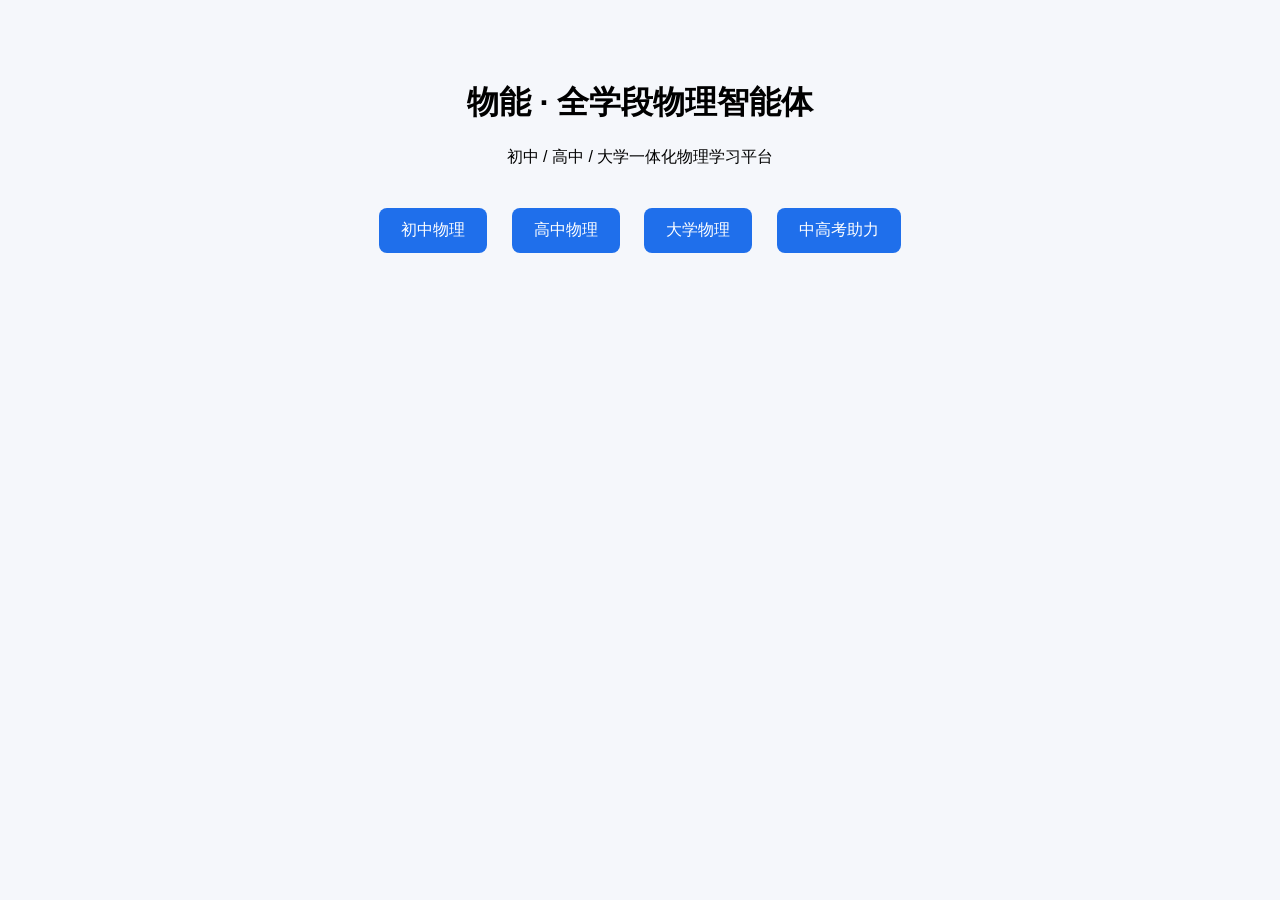
==== index.html @ 4bfeb631 "Add files via upload" ====
<!doctype html>
<html lang="zh-CN">
<head>
<meta charset="utf-8">
<meta name="viewport" content="width=device-width, initial-scale=1">
<title>物能 · 全学段物理智能体</title>
<link rel="stylesheet" href="styles.css">
</head>

<body>

<header class="hero">
<div class="container">

<h1>物能 · 全学段物理智能体</h1>
<p>初中 / 高中 / 大学一体化物理学习平台</p>

<div class="btn-group">
<a class="btn" href="junior.html">初中物理</a>
<a class="btn" href="senior.html">高中物理</a>
<a class="btn" href="college.html">大学物理</a>
<a class="btn" href="exam-help.html">中高考助力</a>
</div>

</div>
</header>

<script src="script.js"></script>

</body>
</html>
---- styles.css ----
body{
font-family: Arial, sans-serif;
background:#f5f7fb;
margin:0;
text-align:center;
}

.hero{
padding:60px 20px;
}

.container{
max-width:900px;
margin:auto;
}

.btn-group{
margin-top:30px;
}

.btn{
display:inline-block;
margin:10px;
padding:12px 22px;
background:#1f6feb;
color:white;
text-decoration:none;
border-radius:8px;
font-size:16px;
}
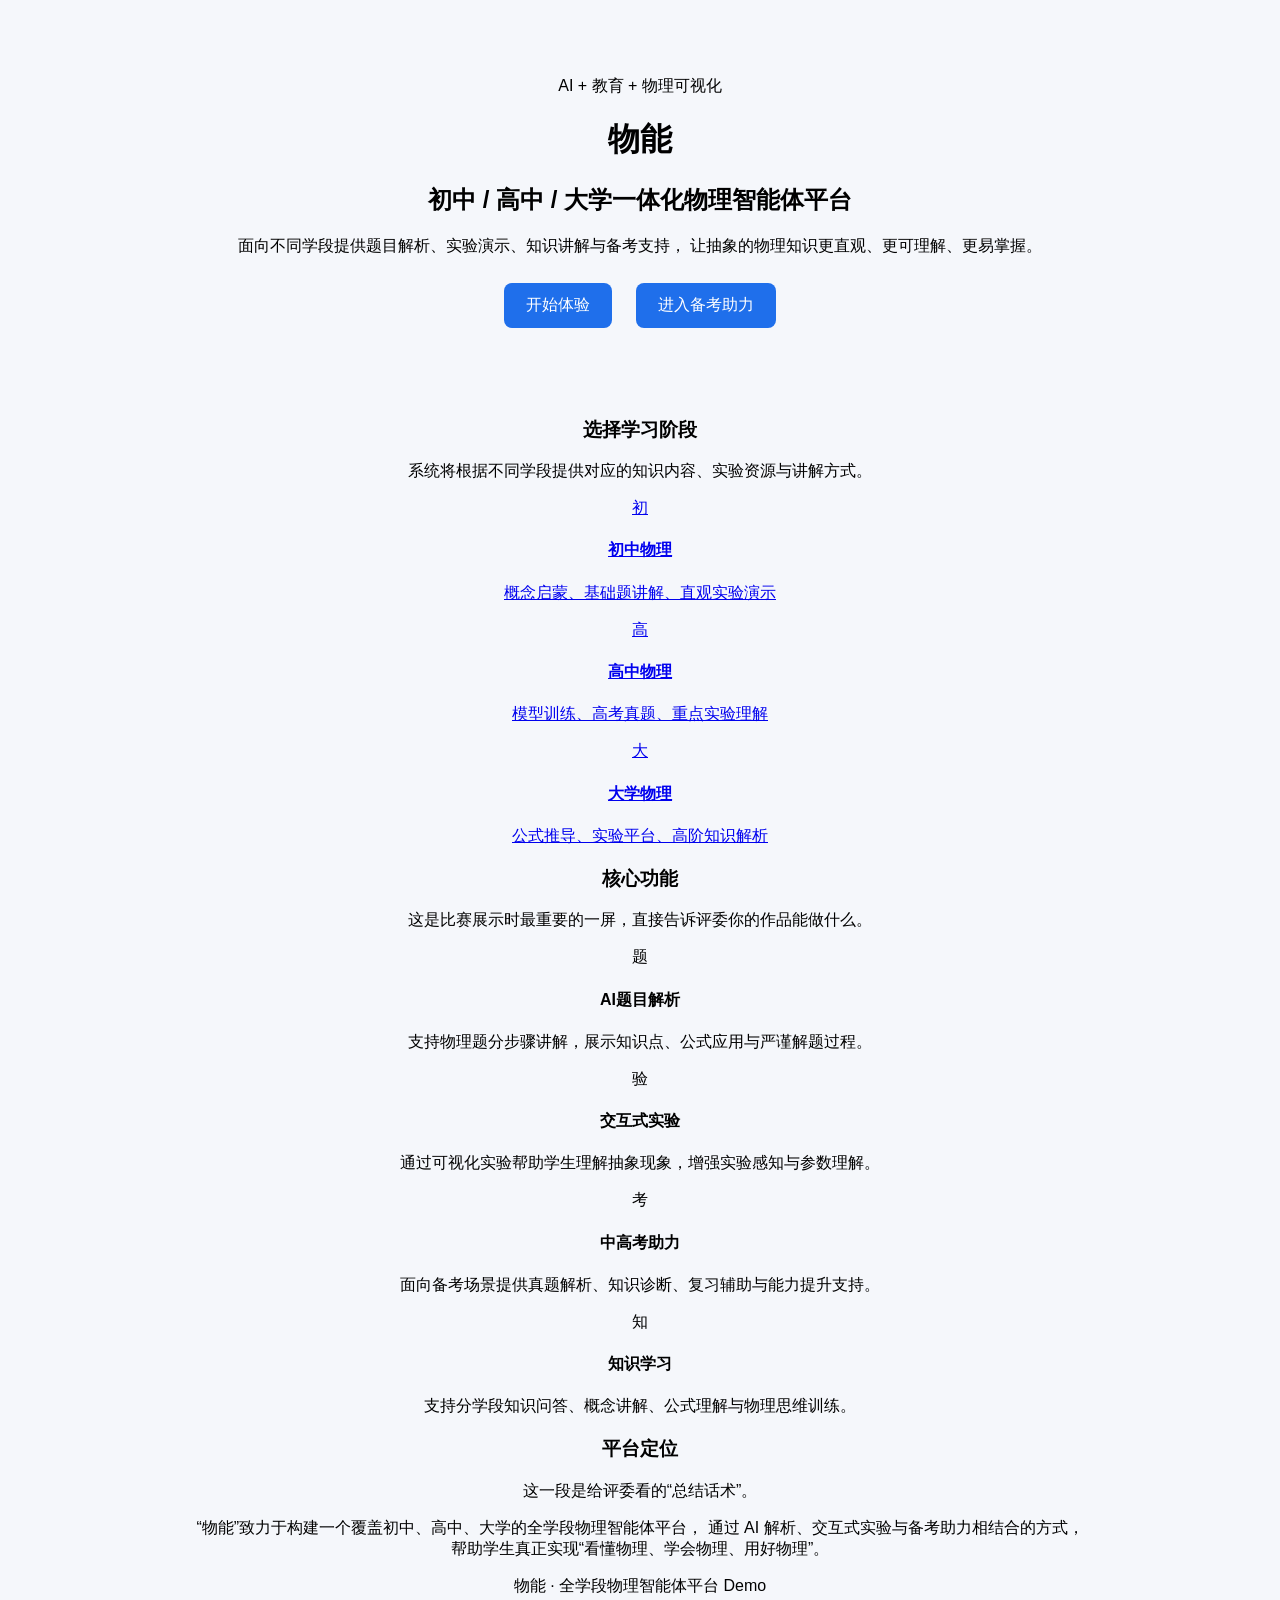
==== commit 2fd97ea6: "index.html" ====
--- a/index.html
+++ b/index.html
@@ -1,31 +1,117 @@
 <!doctype html>
 <html lang="zh-CN">
 <head>
-<meta charset="utf-8">
-<meta name="viewport" content="width=device-width, initial-scale=1">
-<title>物能 · 全学段物理智能体</title>
-<link rel="stylesheet" href="styles.css">
+  <meta charset="utf-8">
+  <meta name="viewport" content="width=device-width, initial-scale=1">
+  <title>物能 · 全学段物理智能体</title>
+  <link rel="stylesheet" href="styles.css">
 </head>
-
 <body>
 
-<header class="hero">
-<div class="container">
+  <header class="hero">
+    <div class="container">
+      <div class="hero-text">
+        <p class="tag">AI + 教育 + 物理可视化</p>
+        <h1>物能</h1>
+        <h2>初中 / 高中 / 大学一体化物理智能体平台</h2>
+        <p class="desc">
+          面向不同学段提供题目解析、实验演示、知识讲解与备考支持，
+          让抽象的物理知识更直观、更可理解、更易掌握。
+        </p>
 
-<h1>物能 · 全学段物理智能体</h1>
-<p>初中 / 高中 / 大学一体化物理学习平台</p>
+        <div class="hero-buttons">
+          <a class="btn primary" href="#stage">开始体验</a>
+          <a class="btn secondary" href="exam-help.html">进入备考助力</a>
+        </div>
+      </div>
+    </div>
+  </header>
 
-<div class="btn-group">
-<a class="btn" href="junior.html">初中物理</a>
-<a class="btn" href="senior.html">高中物理</a>
-<a class="btn" href="college.html">大学物理</a>
-<a class="btn" href="exam-help.html">中高考助力</a>
-</div>
+  <main class="container">
 
-</div>
-</header>
+    <section id="stage" class="section">
+      <div class="section-title">
+        <h3>选择学习阶段</h3>
+        <p>系统将根据不同学段提供对应的知识内容、实验资源与讲解方式。</p>
+      </div>
 
-<script src="script.js"></script>
+      <div class="grid three">
+        <a class="card stage-card" href="junior.html">
+          <div class="icon">初</div>
+          <h4>初中物理</h4>
+          <p>概念启蒙、基础题讲解、直观实验演示</p>
+        </a>
 
+        <a class="card stage-card" href="senior.html">
+          <div class="icon">高</div>
+          <h4>高中物理</h4>
+          <p>模型训练、高考真题、重点实验理解</p>
+        </a>
+
+        <a class="card stage-card" href="college.html">
+          <div class="icon">大</div>
+          <h4>大学物理</h4>
+          <p>公式推导、实验平台、高阶知识解析</p>
+        </a>
+      </div>
+    </section>
+
+    <section class="section">
+      <div class="section-title">
+        <h3>核心功能</h3>
+        <p>这是比赛展示时最重要的一屏，直接告诉评委你的作品能做什么。</p>
+      </div>
+
+      <div class="grid four">
+        <div class="card feature-card">
+          <div class="feature-icon">题</div>
+          <h4>AI题目解析</h4>
+          <p>支持物理题分步骤讲解，展示知识点、公式应用与严谨解题过程。</p>
+        </div>
+
+        <div class="card feature-card">
+          <div class="feature-icon">验</div>
+          <h4>交互式实验</h4>
+          <p>通过可视化实验帮助学生理解抽象现象，增强实验感知与参数理解。</p>
+        </div>
+
+        <div class="card feature-card">
+          <div class="feature-icon">考</div>
+          <h4>中高考助力</h4>
+          <p>面向备考场景提供真题解析、知识诊断、复习辅助与能力提升支持。</p>
+        </div>
+
+        <div class="card feature-card">
+          <div class="feature-icon">知</div>
+          <h4>知识学习</h4>
+          <p>支持分学段知识问答、概念讲解、公式理解与物理思维训练。</p>
+        </div>
+      </div>
+    </section>
+
+    <section class="section demo-panel">
+      <div class="section-title">
+        <h3>平台定位</h3>
+        <p>这一段是给评委看的“总结话术”。</p>
+      </div>
+
+      <div class="card highlight-card">
+        <p>
+          “物能”致力于构建一个覆盖初中、高中、大学的全学段物理智能体平台，
+          通过 AI 解析、交互式实验与备考助力相结合的方式，
+          帮助学生真正实现“看懂物理、学会物理、用好物理”。
+        </p>
+      </div>
+    </section>
+
+  </main>
+
+  <footer class="footer">
+    <div class="container">
+      <p>物能 · 全学段物理智能体平台 Demo</p>
+    </div>
+  </footer>
+
+  <script src="script.js"></script>
 </body>
-</html>+</html>
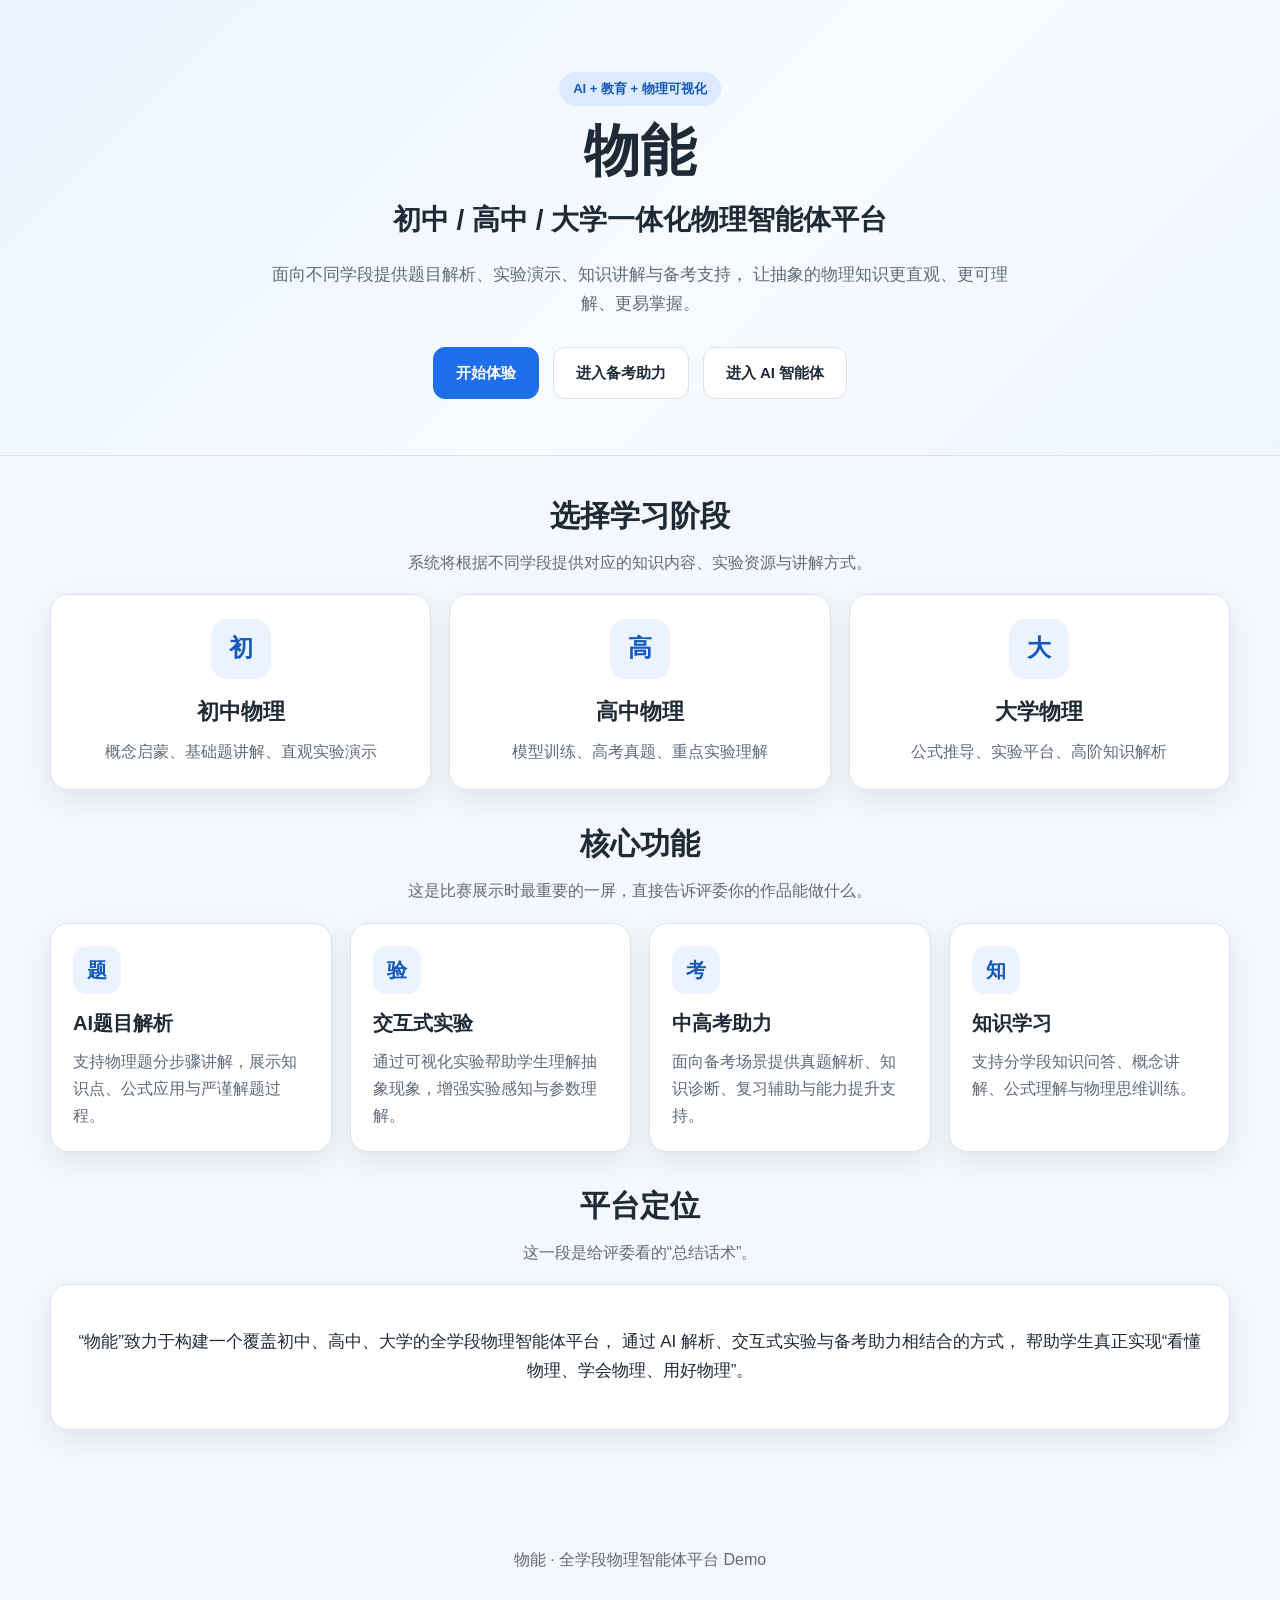
==== commit 334748a0: "index.html" ====
--- a/index.html
+++ b/index.html
@@ -22,6 +22,7 @@
         <div class="hero-buttons">
           <a class="btn primary" href="#stage">开始体验</a>
           <a class="btn secondary" href="exam-help.html">进入备考助力</a>
+          <a class="btn secondary" href="https://你的-coze-智能体链接" target="_blank">进入 AI 智能体</a>
         </div>
       </div>
     </div>
@@ -115,3 +116,4 @@
   <script src="script.js"></script>
 </body>
 </html>
+
--- a/styles.css
+++ b/styles.css
@@ -1,30 +1,257 @@
+:root{
+  --bg:#f4f7fb;
+  --white:#ffffff;
+  --text:#1f2a37;
+  --muted:#5f6b7a;
+  --line:#dbe3ec;
+  --primary:#1f6feb;
+  --primary-dark:#1659bb;
+  --soft:#eaf3ff;
+  --shadow:0 10px 30px rgba(15,23,42,.08);
+  --radius:18px;
+}
+
+*{
+  box-sizing:border-box;
+}
+
+html{
+  scroll-behavior:smooth;
+}
+
 body{
-font-family: Arial, sans-serif;
-background:#f5f7fb;
-margin:0;
-text-align:center;
+  margin:0;
+  font-family:"Microsoft YaHei","PingFang SC",Arial,sans-serif;
+  background:var(--bg);
+  color:var(--text);
+  line-height:1.7;
+}
+
+a{
+  text-decoration:none;
+  color:inherit;
+}
+
+.container{
+  width:min(1180px, calc(100% - 32px));
+  margin:0 auto;
 }
 
 .hero{
-padding:60px 20px;
-}
-
-.container{
-max-width:900px;
-margin:auto;
-}
-
-.btn-group{
-margin-top:30px;
+  padding:72px 0 56px;
+  background:linear-gradient(135deg,#eaf3ff 0%,#f7fbff 55%,#eef5ff 100%);
+  border-bottom:1px solid var(--line);
+}
+
+.hero-text{
+  max-width:860px;
+  margin:0 auto;
+  text-align:center;
+}
+
+.tag{
+  display:inline-block;
+  margin:0 0 14px;
+  padding:6px 14px;
+  border-radius:999px;
+  background:#dbeafe;
+  color:var(--primary-dark);
+  font-size:13px;
+  font-weight:700;
+}
+
+.hero h1{
+  margin:0;
+  font-size:56px;
+  line-height:1.1;
+}
+
+.hero h2{
+  margin:14px 0 0;
+  font-size:28px;
+  font-weight:700;
+}
+
+.desc{
+  max-width:760px;
+  margin:18px auto 0;
+  color:var(--muted);
+  font-size:17px;
+}
+
+.hero-buttons{
+  display:flex;
+  justify-content:center;
+  gap:14px;
+  flex-wrap:wrap;
+  margin-top:28px;
 }
 
 .btn{
-display:inline-block;
-margin:10px;
-padding:12px 22px;
-background:#1f6feb;
-color:white;
-text-decoration:none;
-border-radius:8px;
-font-size:16px;
-}+  display:inline-block;
+  padding:12px 22px;
+  border-radius:12px;
+  font-size:15px;
+  font-weight:700;
+  transition:.2s ease;
+  border:1px solid var(--line);
+}
+
+.btn:hover{
+  transform:translateY(-2px);
+  box-shadow:var(--shadow);
+}
+
+.btn.primary{
+  background:var(--primary);
+  color:white;
+  border-color:var(--primary);
+}
+
+.btn.primary:hover{
+  background:var(--primary-dark);
+}
+
+.btn.secondary{
+  background:white;
+  color:var(--text);
+}
+
+main{
+  padding:34px 0 50px;
+}
+
+.section{
+  margin-bottom:28px;
+}
+
+.section-title{
+  text-align:center;
+  margin-bottom:18px;
+}
+
+.section-title h3{
+  margin:0;
+  font-size:30px;
+}
+
+.section-title p{
+  margin:8px 0 0;
+  color:var(--muted);
+}
+
+.grid{
+  display:grid;
+  gap:18px;
+}
+
+.grid.three{
+  grid-template-columns:repeat(3,1fr);
+}
+
+.grid.four{
+  grid-template-columns:repeat(4,1fr);
+}
+
+.card{
+  background:var(--white);
+  border:1px solid var(--line);
+  border-radius:var(--radius);
+  box-shadow:var(--shadow);
+}
+
+.stage-card{
+  display:block;
+  padding:24px;
+  text-align:center;
+  transition:.2s ease;
+}
+
+.stage-card:hover{
+  transform:translateY(-4px);
+}
+
+.icon{
+  width:60px;
+  height:60px;
+  margin:0 auto 14px;
+  border-radius:16px;
+  background:var(--soft);
+  color:var(--primary-dark);
+  display:flex;
+  align-items:center;
+  justify-content:center;
+  font-size:24px;
+  font-weight:800;
+}
+
+.stage-card h4{
+  margin:0 0 8px;
+  font-size:22px;
+}
+
+.stage-card p{
+  margin:0;
+  color:var(--muted);
+}
+
+.feature-card{
+  padding:22px;
+}
+
+.feature-icon{
+  width:48px;
+  height:48px;
+  border-radius:14px;
+  background:var(--soft);
+  color:var(--primary-dark);
+  display:flex;
+  align-items:center;
+  justify-content:center;
+  font-size:20px;
+  font-weight:800;
+  margin-bottom:12px;
+}
+
+.feature-card h4{
+  margin:0 0 8px;
+  font-size:20px;
+}
+
+.feature-card p{
+  margin:0;
+  color:var(--muted);
+}
+
+.highlight-card{
+  padding:26px;
+  text-align:center;
+  font-size:17px;
+}
+
+.footer{
+  padding:22px 0 30px;
+  text-align:center;
+  color:var(--muted);
+}
+
+@media (max-width: 1100px){
+  .grid.four{
+    grid-template-columns:repeat(2,1fr);
+  }
+}
+
+@media (max-width: 900px){
+  .hero h1{
+    font-size:42px;
+  }
+
+  .hero h2{
+    font-size:22px;
+  }
+
+  .grid.three,
+  .grid.four{
+    grid-template-columns:1fr;
+  }
+}
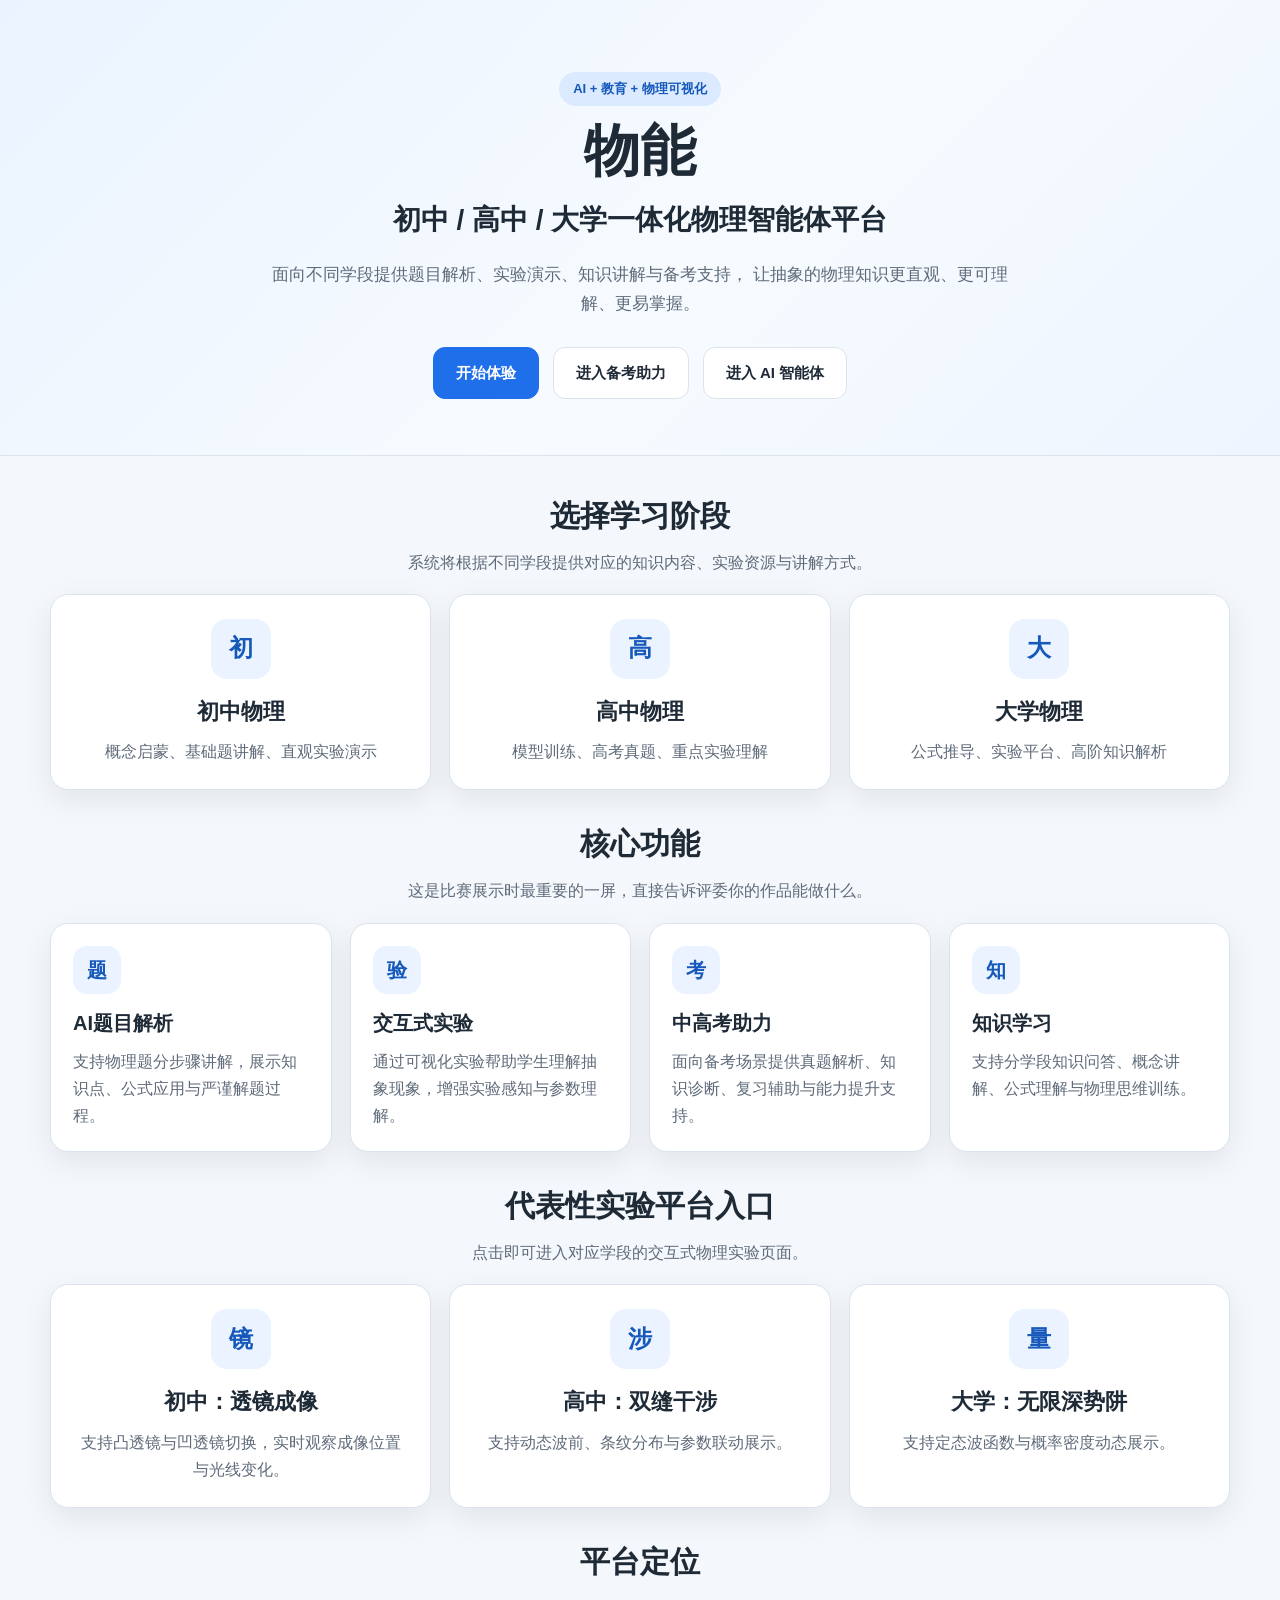
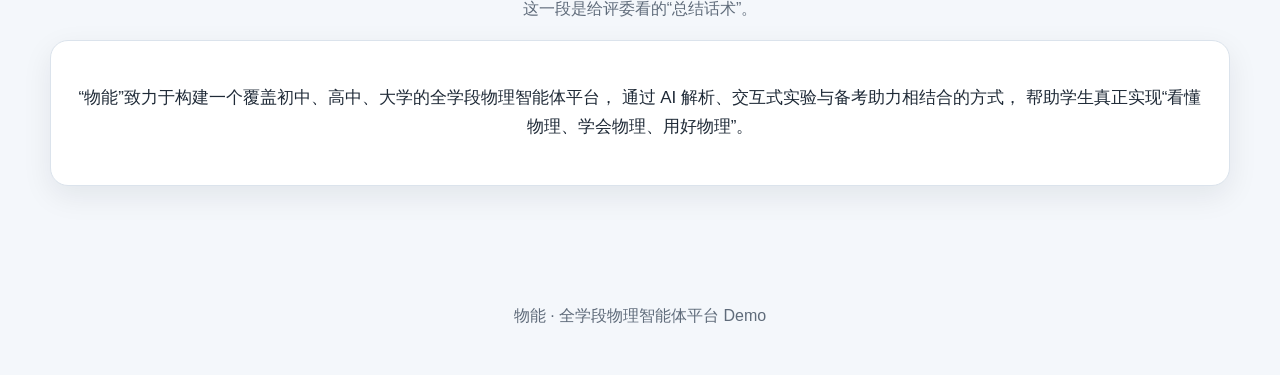
==== commit bc9e6c24: "index.html" ====
--- a/index.html
+++ b/index.html
@@ -22,7 +22,7 @@
         <div class="hero-buttons">
           <a class="btn primary" href="#stage">开始体验</a>
           <a class="btn secondary" href="exam-help.html">进入备考助力</a>
-          <a class="btn secondary" href="https://你的-coze-智能体链接" target="_blank">进入 AI 智能体</a>
+          <a class="btn secondary" href="https://www.coze.cn/store/agent/7615112002855600128?bot_id=true" target="_blank">进入 AI 智能体</a>
         </div>
       </div>
     </div>
@@ -89,7 +89,32 @@
         </div>
       </div>
     </section>
-
+    <section class="section">
+      <div class="section-title">
+        <h3>代表性实验平台入口</h3>
+        <p>点击即可进入对应学段的交互式物理实验页面。</p>
+      </div>
+    
+      <div class="grid three">
+        <a class="card stage-card" href="lens-imaging.html" target="_blank">
+          <div class="icon">镜</div>
+          <h4>初中：透镜成像</h4>
+          <p>支持凸透镜与凹透镜切换，实时观察成像位置与光线变化。</p>
+        </a>
+    
+        <a class="card stage-card" href="double-slit.html" target="_blank">
+          <div class="icon">涉</div>
+          <h4>高中：双缝干涉</h4>
+          <p>支持动态波前、条纹分布与参数联动展示。</p>
+        </a>
+    
+        <a class="card stage-card" href="qm-box.html" target="_blank">
+          <div class="icon">量</div>
+          <h4>大学：无限深势阱</h4>
+          <p>支持定态波函数与概率密度动态展示。</p>
+        </a>
+      </div>
+    </section>
     <section class="section demo-panel">
       <div class="section-title">
         <h3>平台定位</h3>
@@ -117,3 +142,5 @@
 </body>
 </html>
 
+
+
--- a/styles.css
+++ b/styles.css
@@ -165,6 +165,10 @@
   padding:24px;
   text-align:center;
   transition:.2s ease;
+}
+
+.stage-card .btn{
+  margin-top: 14px;
 }
 
 .stage-card:hover{
@@ -255,3 +259,4 @@
     grid-template-columns:1fr;
   }
 }
+
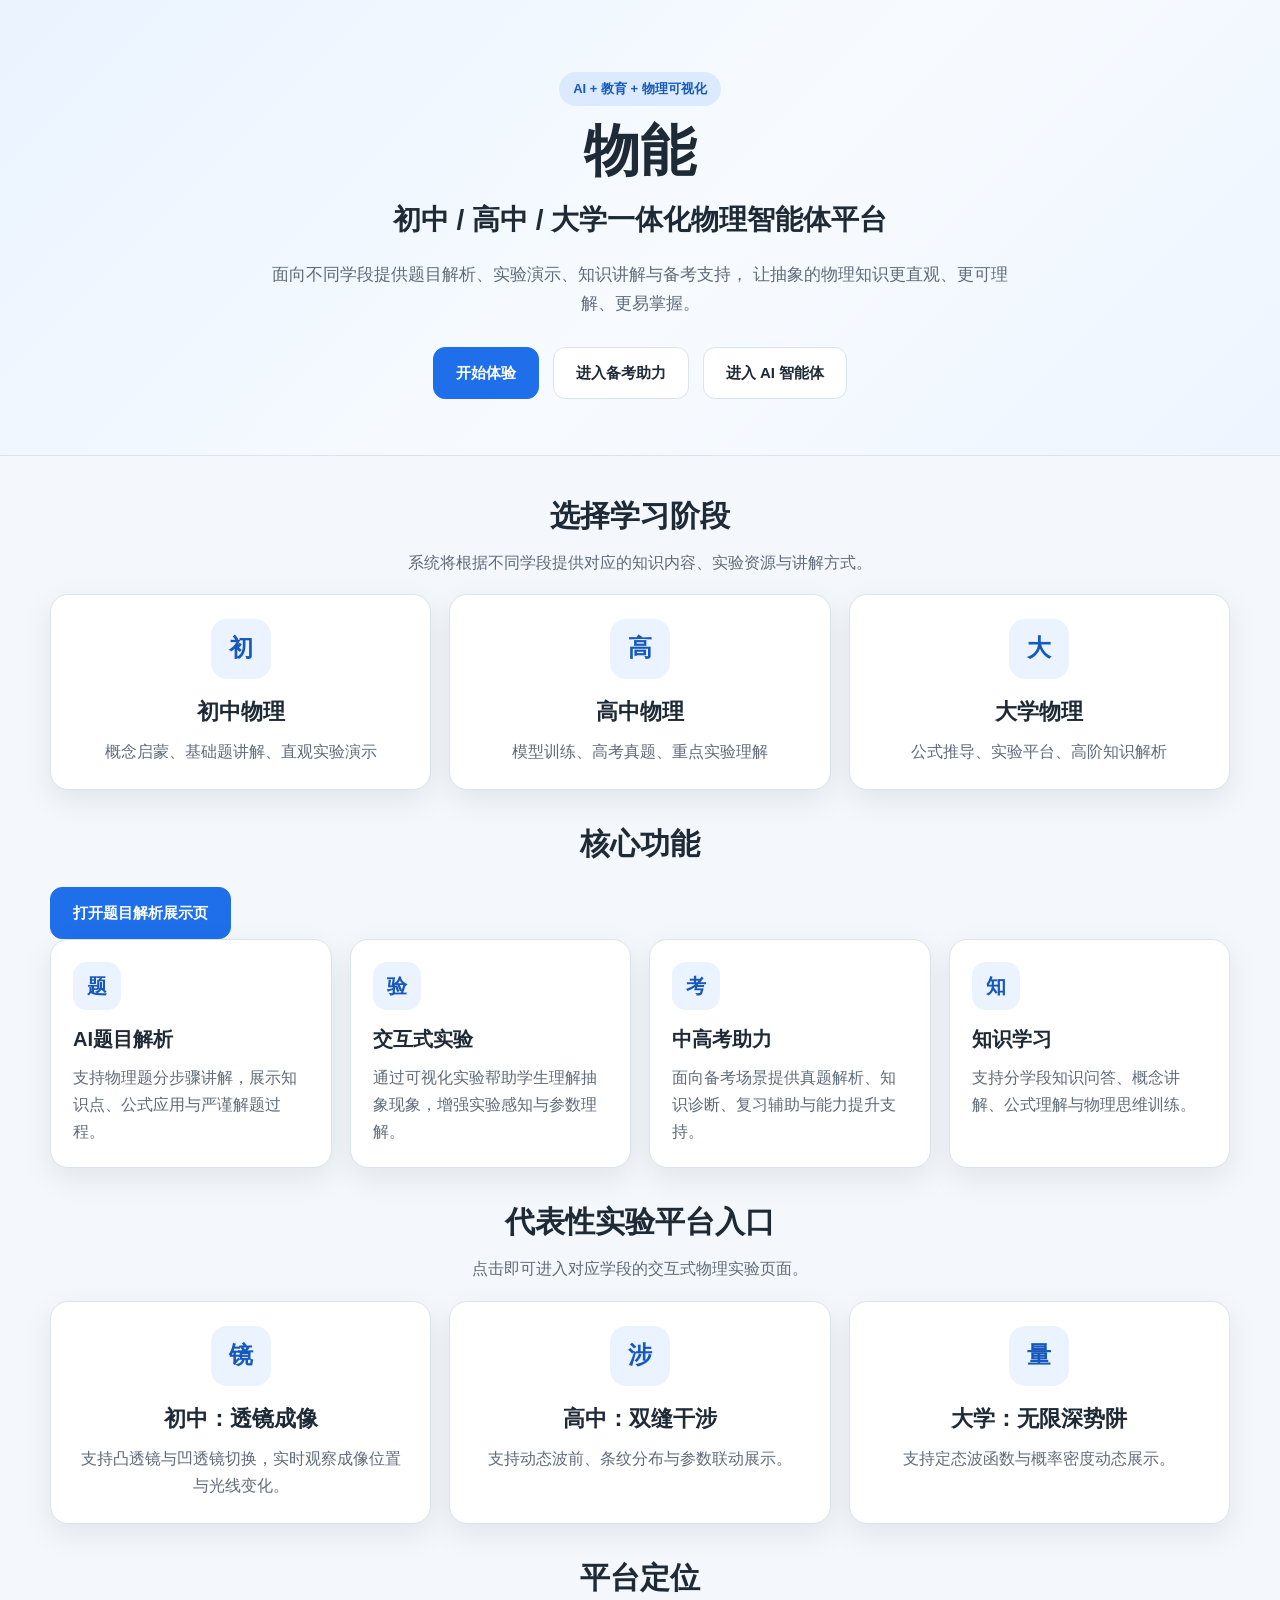
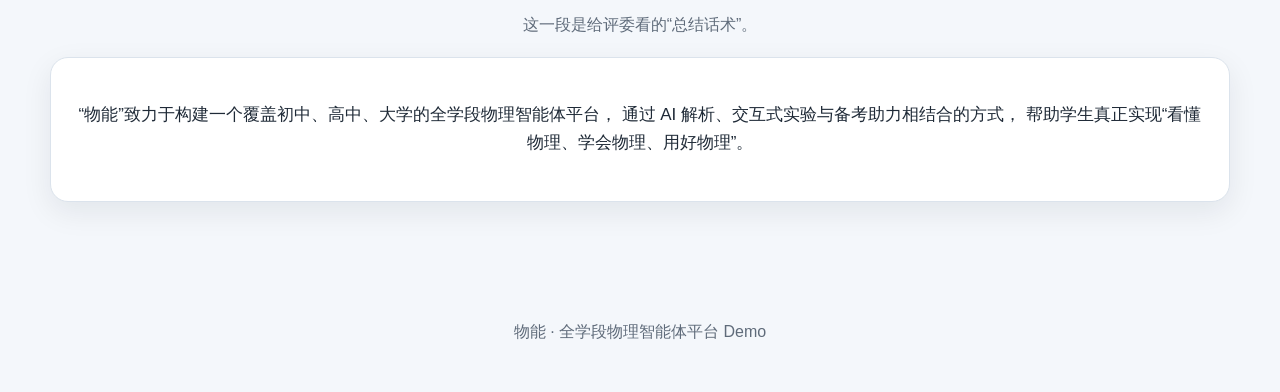
==== commit 70cc86e3: "index.html" ====
--- a/index.html
+++ b/index.html
@@ -60,9 +60,10 @@
     <section class="section">
       <div class="section-title">
         <h3>核心功能</h3>
-        <p>这是比赛展示时最重要的一屏，直接告诉评委你的作品能做什么。</p>
       </div>
-
+      
+      <a class="btn primary" href="problem-demo.html" target="_blank">打开题目解析展示页</a>
+      
       <div class="grid four">
         <div class="card feature-card">
           <div class="feature-icon">题</div>
@@ -144,3 +145,4 @@
 
 
 
+
--- a/styles.css
+++ b/styles.css
@@ -168,7 +168,12 @@
 }
 
 .stage-card .btn{
-  margin-top: 14px;
+  margin-top: 12px;
+}
+
+.hero-actions .btn{
+  min-width: 110px;
+  text-align: center;
 }
 
 .stage-card:hover{
@@ -260,3 +265,4 @@
   }
 }
 
+
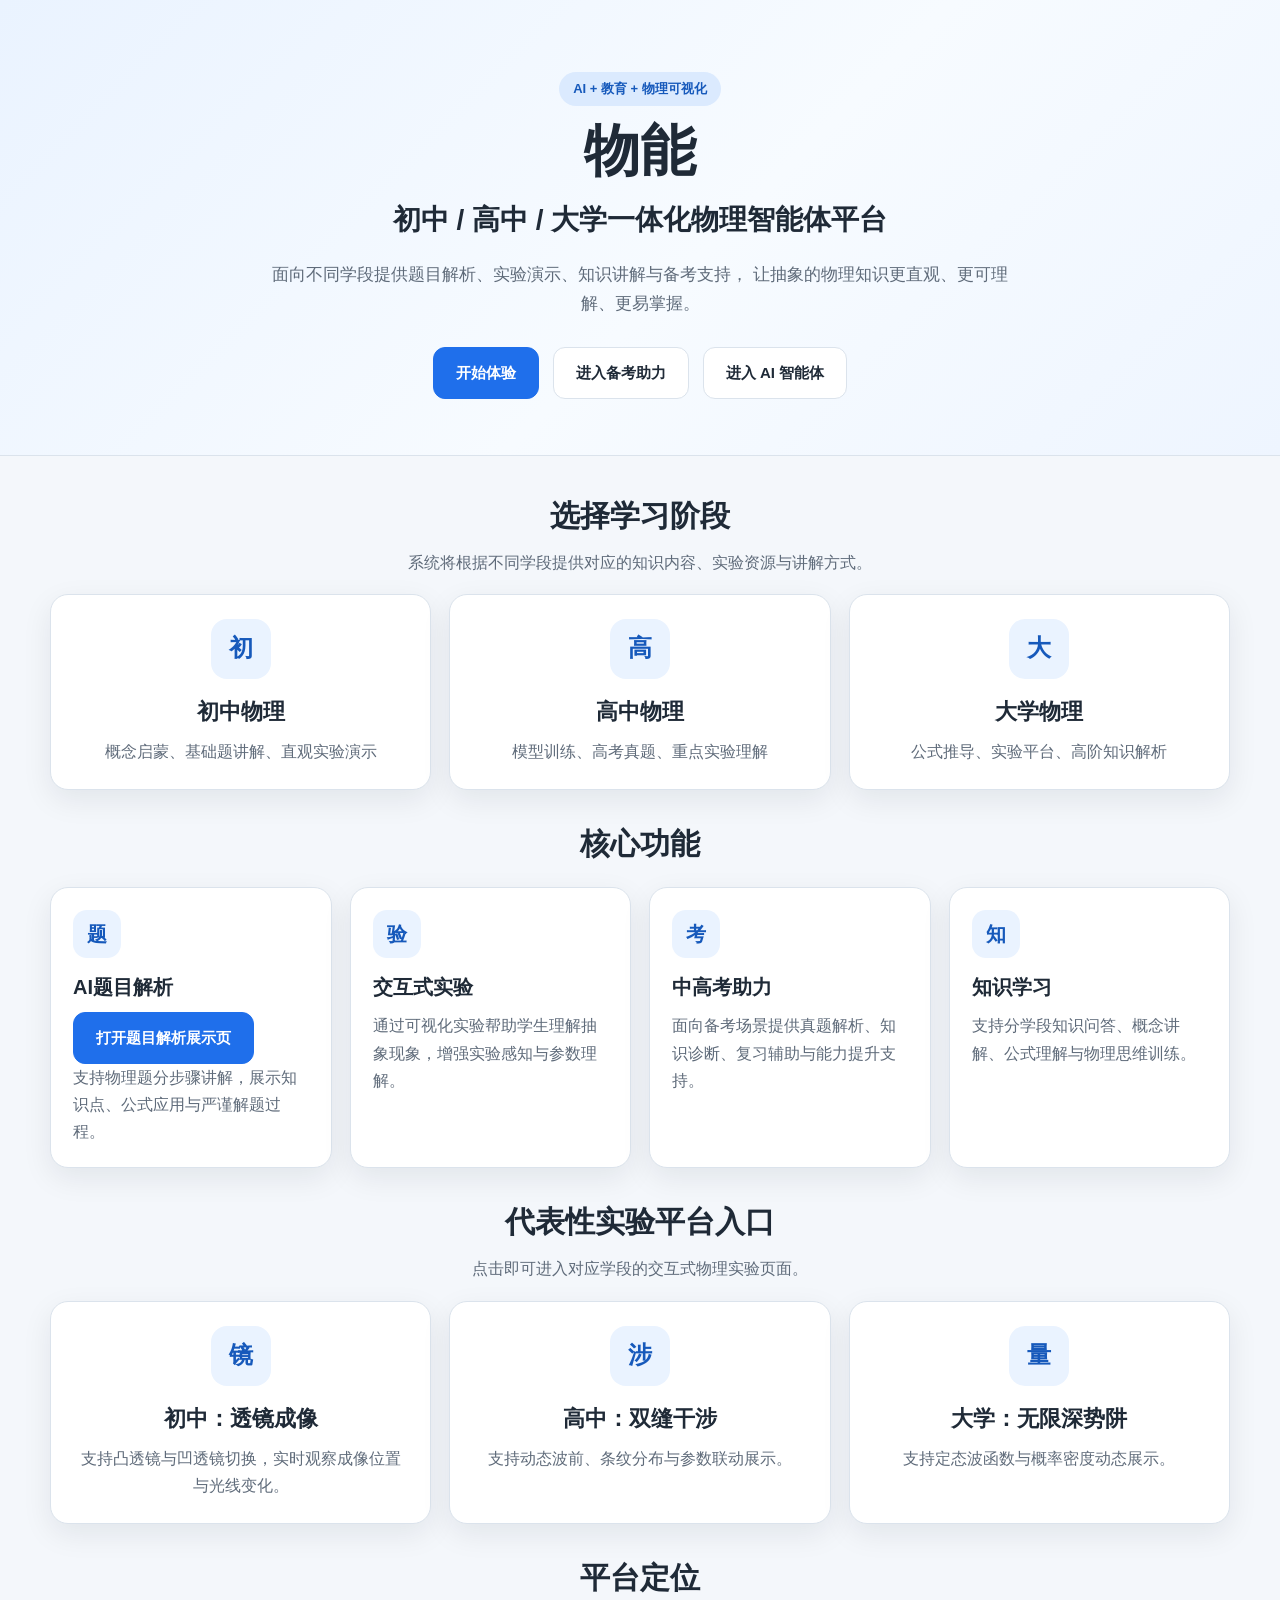
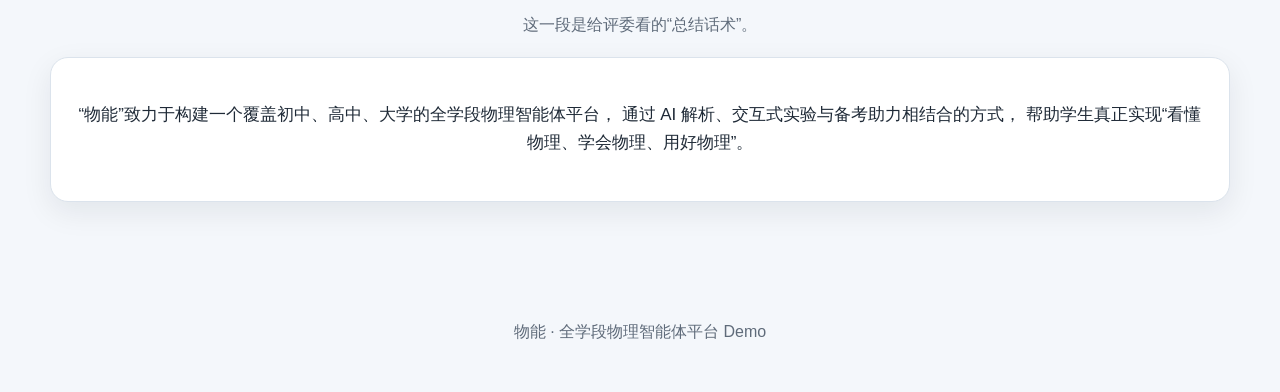
==== commit fa86e1ba: "index.html" ====
--- a/index.html
+++ b/index.html
@@ -60,14 +60,12 @@
     <section class="section">
       <div class="section-title">
         <h3>核心功能</h3>
-      </div>
-      
-      <a class="btn primary" href="problem-demo.html" target="_blank">打开题目解析展示页</a>
-      
+      </div>   
       <div class="grid four">
         <div class="card feature-card">
           <div class="feature-icon">题</div>
           <h4>AI题目解析</h4>
+          <a class="btn primary" href="problem-demo.html" target="_blank">打开题目解析展示页</a>
           <p>支持物理题分步骤讲解，展示知识点、公式应用与严谨解题过程。</p>
         </div>
 
@@ -146,3 +144,4 @@
 
 
 
+
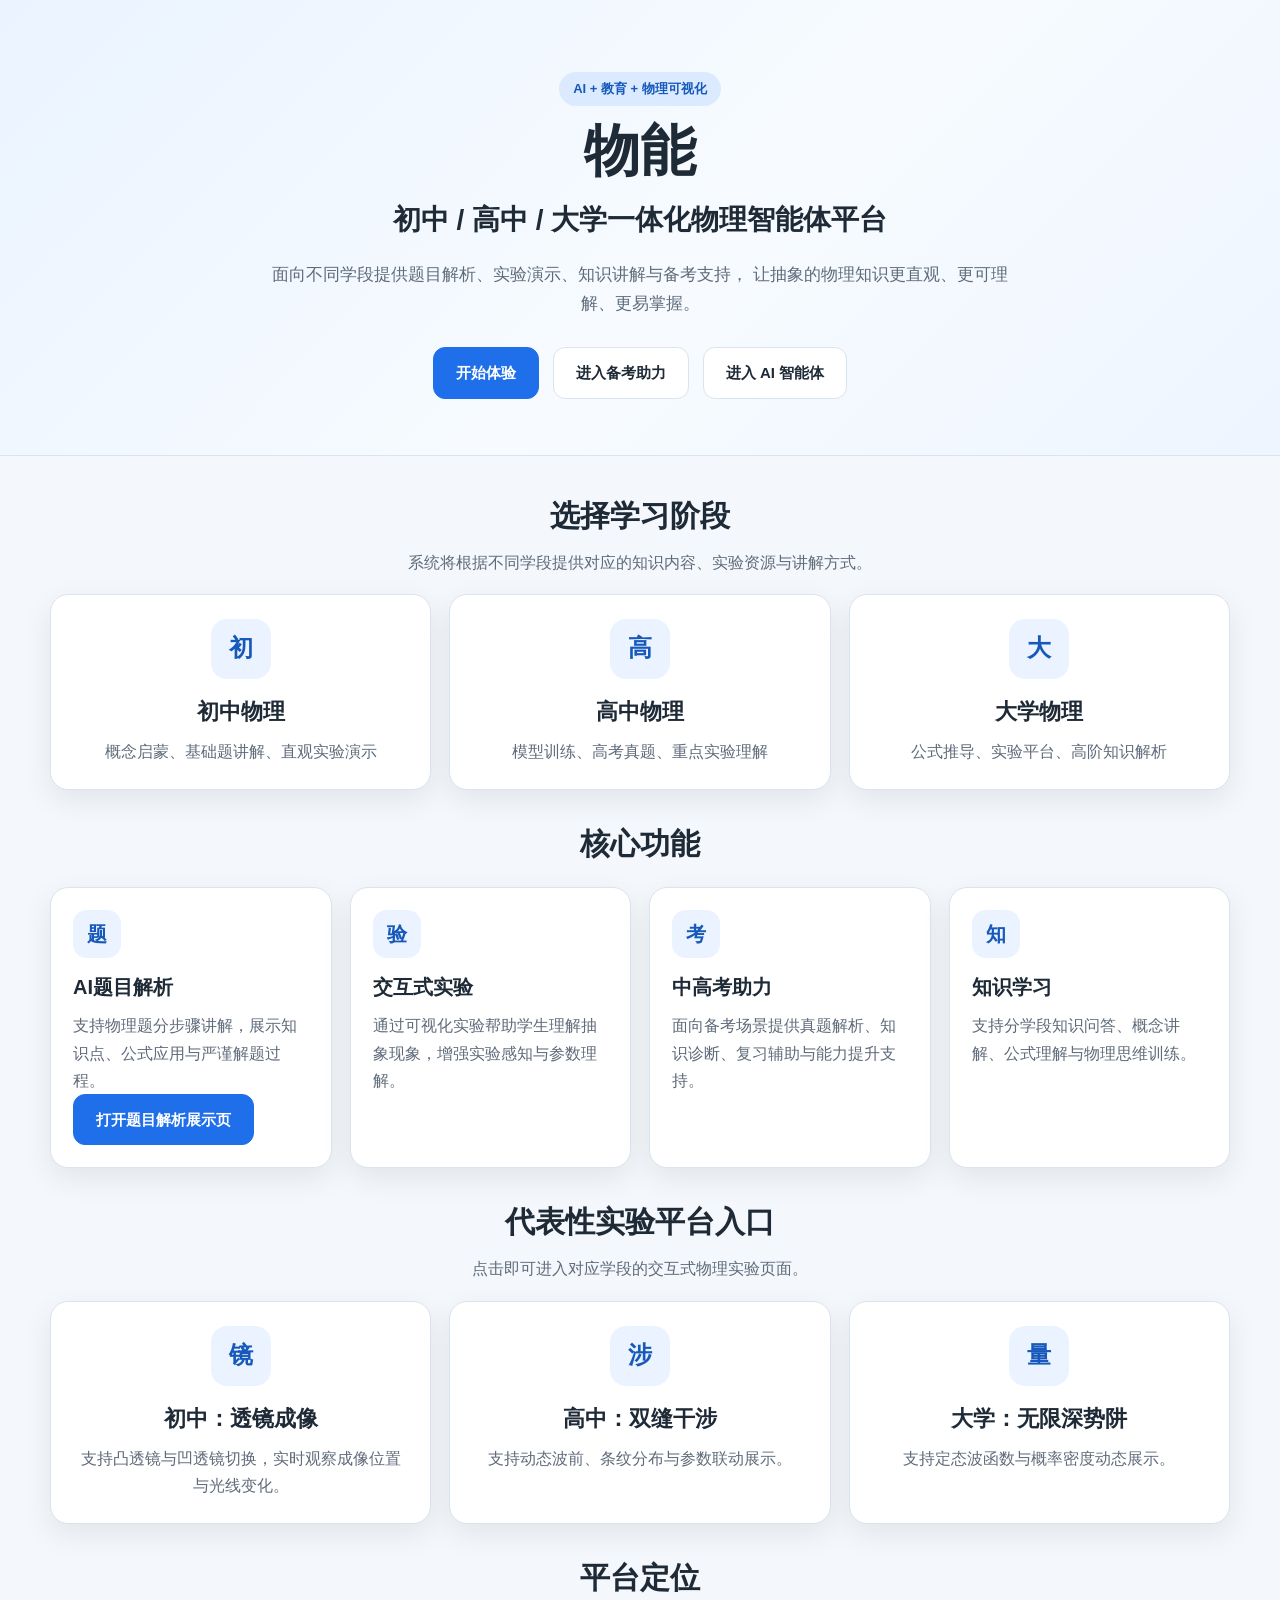
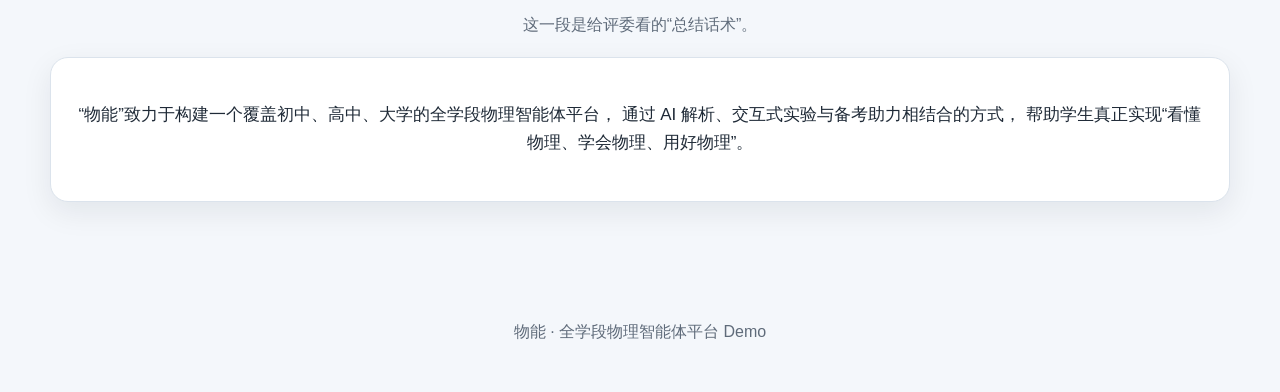
==== commit 0c14a41e: "index.html" ====
--- a/index.html
+++ b/index.html
@@ -65,8 +65,8 @@
         <div class="card feature-card">
           <div class="feature-icon">题</div>
           <h4>AI题目解析</h4>
+          <p>支持物理题分步骤讲解，展示知识点、公式应用与严谨解题过程。</p>
           <a class="btn primary" href="problem-demo.html" target="_blank">打开题目解析展示页</a>
-          <p>支持物理题分步骤讲解，展示知识点、公式应用与严谨解题过程。</p>
         </div>
 
         <div class="card feature-card">
@@ -145,3 +145,4 @@
 
 
 
+
